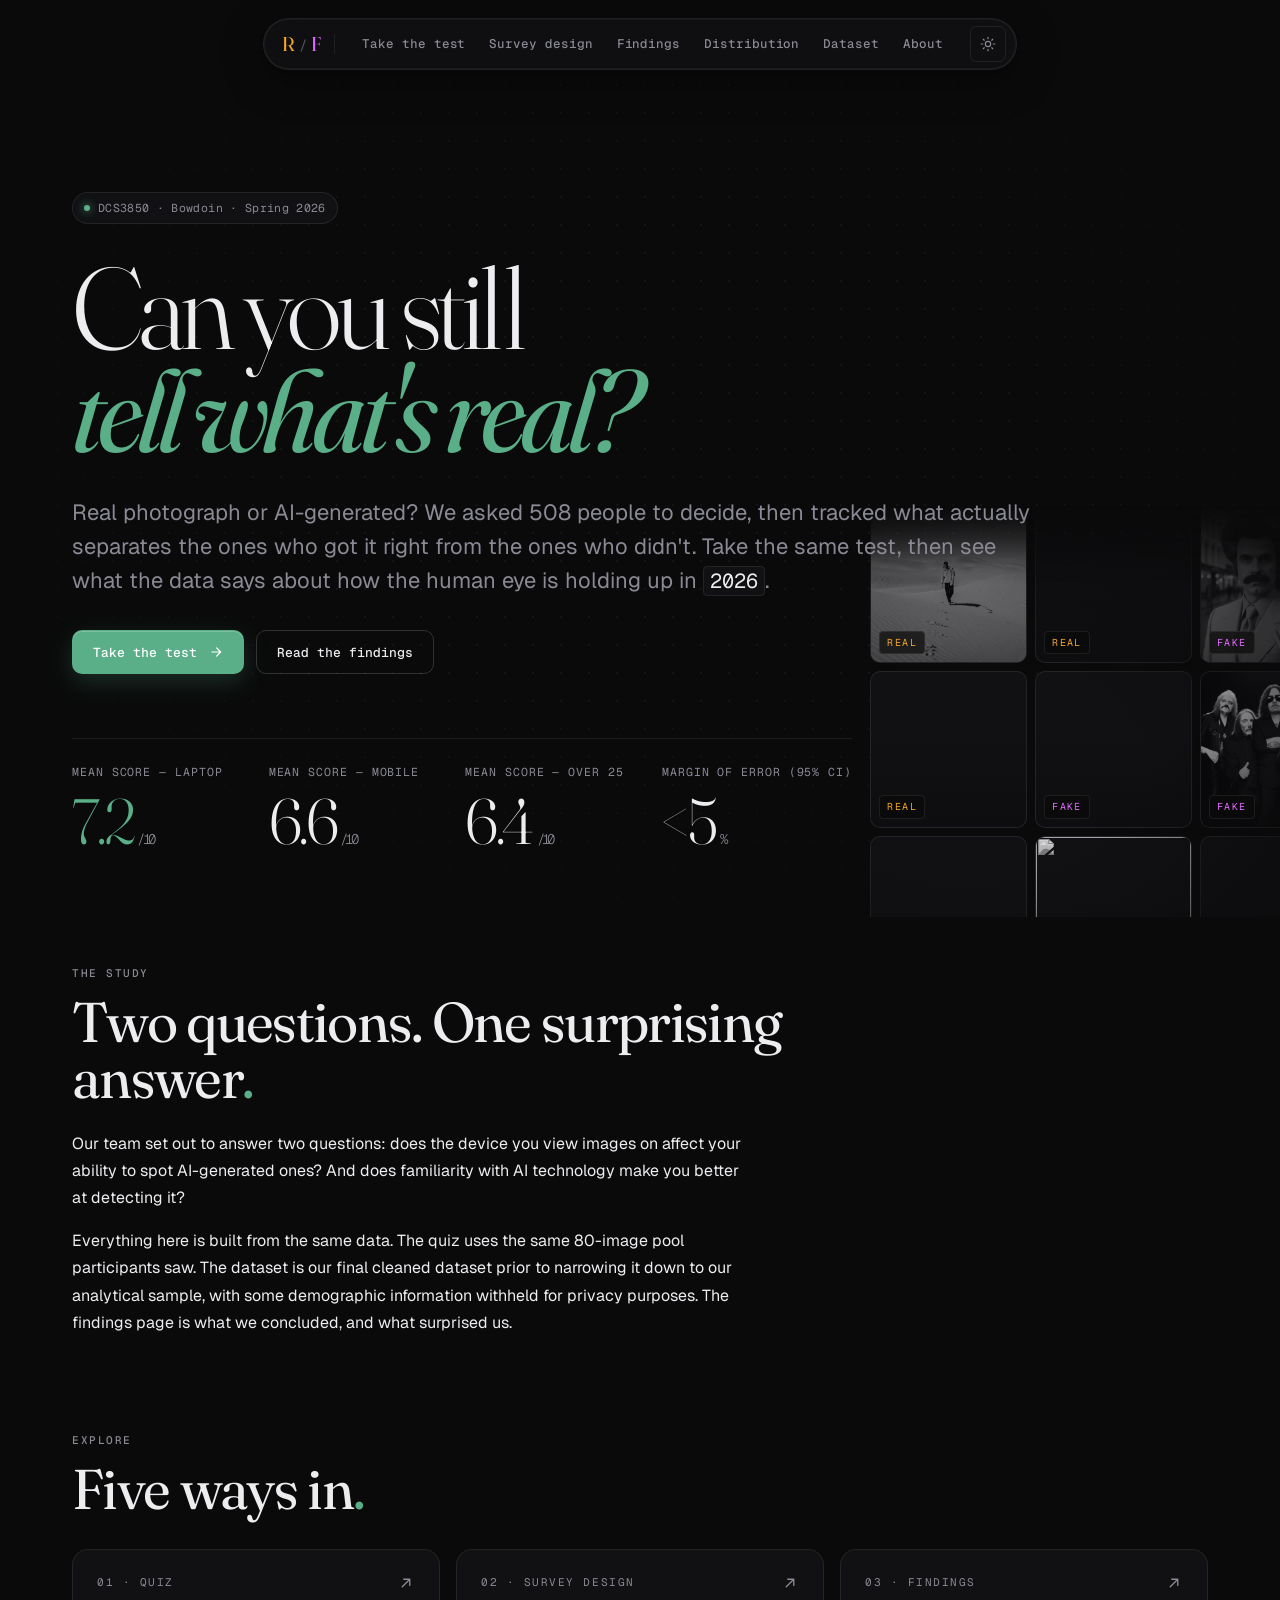
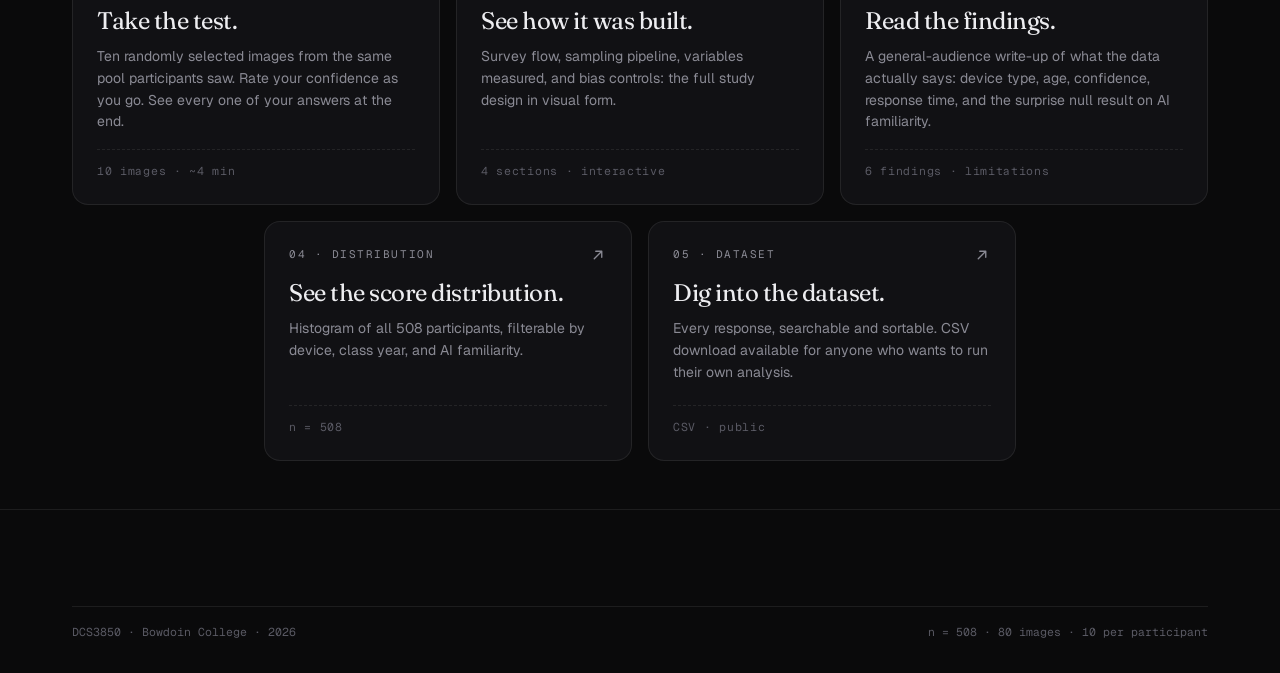
==== ai-detection/index.html @ eeabf92a "added a new Data science project site to my website uploading a new connected section of the site th" ====
<!doctype html>
<html lang="en" data-theme="dark">
  <head>
    <meta charset="utf-8" />
    <meta name="viewport" content="width=device-width, initial-scale=1" />
    <link rel="icon" href="favicon.svg" type="image/svg+xml" />
    <title>The AI Detection Study — Can you still tell what's real?</title>
    <meta name="description" content="A DCS3850 study on how well people distinguish real photographs from AI-generated images. Take the test, explore the findings, view the dataset." />
    <script src="assets/js/theme-init.js"></script>
    <link rel="stylesheet" href="assets/css/theme.css" />
    <link rel="stylesheet" href="assets/css/home.css" />
  </head>
  <body data-page="home">
    <header id="site-nav"></header>

    <main>
      <!-- HERO -->
      <section class="hero">
        <div class="shell hero__inner">
          <div class="hero__meta" data-reveal data-reveal-delay="0">
            <span class="pill"><span class="pill__dot"></span> DCS3850 · Bowdoin · Spring 2026</span>
          </div>

          <h1 class="hero__title" data-reveal data-reveal-delay="80">
            Can you still<br />
            <span class="hero__title-accent display-wonk"><em>tell what's real?</em></span>
          </h1>

          <p class="hero__lede lede" data-reveal data-reveal-delay="180">
            Real photograph or AI-generated? We asked 508 people to decide, then tracked what actually separates the ones who got it right from the ones who didn't. Take the same test, then see what the data says about how the human eye is holding up in <span class="mono">2026</span>.
          </p>

          <div class="hero__cta" data-reveal data-reveal-delay="260">
            <a class="btn btn--primary" href="quiz/">
              <span>Take the test</span>
              <svg class="arrow" viewBox="0 0 24 24" fill="none" stroke="currentColor" stroke-width="2" stroke-linecap="round" stroke-linejoin="round"><path d="M5 12h14M13 5l7 7-7 7"/></svg>
            </a>
            <a class="btn btn--ghost" href="findings/">
              <span>Read the findings</span>
            </a>
          </div>

          <!-- Stat strip -->
          <div class="hero__stats" data-reveal data-reveal-delay="360">
            <div class="stat">
              <div class="stat__label">Mean score — laptop</div>
              <div class="stat__num stat__num--accent">7.2<span class="stat__unit">/10</span></div>
            </div>
            <div class="stat">
              <div class="stat__label">Mean score — mobile</div>
              <div class="stat__num">6.6<span class="stat__unit">/10</span></div>
            </div>
            <div class="stat">
              <div class="stat__label">Mean score — over 25</div>
              <div class="stat__num">6.4<span class="stat__unit">/10</span></div>
            </div>
            <div class="stat">
              <div class="stat__label">Margin of error (95% CI)</div>
              <div class="stat__num">&lt;5<span class="stat__unit">%</span></div>
            </div>
          </div>
        </div>

        <!-- Decorative image grid -->
        <div class="hero__grid" aria-hidden="true" data-reveal data-reveal-delay="120">
          <div class="hero__grid-track">
            <!-- filled by home.js -->
          </div>
          <div class="hero__grid-fade"></div>
        </div>
      </section>

      <!-- PROMPT -->
      <section class="tight">
        <div class="shell">
          <div class="prompt">
            <span class="eyebrow">The study</span>
            <h2 class="section">
              Two questions. One surprising answer<span class="text-accent">.</span>
            </h2>
            <p class="body-copy">
              Our team set out to answer two questions: does the device you view images on affect your ability to spot AI-generated ones? And does familiarity with AI technology make you better at detecting it?            </p>
            <p class="body-copy">
              Everything here is built from the same data. The quiz uses the same 80-image pool participants saw. The dataset is our final cleaned dataset prior to narrowing it down to our analytical sample, with some demographic information withheld for privacy purposes. The findings page is what we concluded, and what surprised us.
            </p>
          </div>
        </div>
      </section>

      <!-- EXPLORE GRID -->
      <section class="tight">
        <div class="shell">
          <div class="explore-head">
            <span class="eyebrow">Explore</span>
            <h2 class="section">Five ways in<span class="text-accent">.</span></h2>
          </div>

          <div class="explore-grid">
            <a class="card card--link explore-card" href="quiz/">
              <div class="card__eyebrow">
                <span class="card__label">01 · Quiz</span>
                <svg class="card__arrow" viewBox="0 0 24 24" fill="none" stroke="currentColor" stroke-width="1.8" stroke-linecap="round" stroke-linejoin="round"><path d="M7 17L17 7M9 7h8v8"/></svg>
              </div>
              <h3 class="card__title">Take the test.</h3>
              <p class="card__desc">Ten randomly selected images from the same pool participants saw. Rate your confidence as you go. See every one of your answers at the end.</p>
              <div class="explore-card__meta mono">10 images · ~4 min</div>
            </a>

            <a class="card card--link explore-card" href="survey/">
              <div class="card__eyebrow">
                <span class="card__label">02 · Survey design</span>
                <svg class="card__arrow" viewBox="0 0 24 24" fill="none" stroke="currentColor" stroke-width="1.8" stroke-linecap="round" stroke-linejoin="round"><path d="M7 17L17 7M9 7h8v8"/></svg>
              </div>
              <h3 class="card__title">See how it was built.</h3>
              <p class="card__desc">Survey flow, sampling pipeline, variables measured, and bias controls: the full study design in visual form.</p>
              <div class="explore-card__meta mono">4 sections · interactive</div>
            </a>

            <a class="card card--link explore-card" href="findings/">
              <div class="card__eyebrow">
                <span class="card__label">03 · Findings</span>
                <svg class="card__arrow" viewBox="0 0 24 24" fill="none" stroke="currentColor" stroke-width="1.8" stroke-linecap="round" stroke-linejoin="round"><path d="M7 17L17 7M9 7h8v8"/></svg>
              </div>
              <h3 class="card__title">Read the findings.</h3>
              <p class="card__desc">A general-audience write-up of what the data actually says: device type, age, confidence, response time, and the surprise null result on AI familiarity.</p>
              <div class="explore-card__meta mono">6 findings · limitations</div>
            </a>

            <a class="card card--link explore-card" href="distribution/">
              <div class="card__eyebrow">
                <span class="card__label">04 · Distribution</span>
                <svg class="card__arrow" viewBox="0 0 24 24" fill="none" stroke="currentColor" stroke-width="1.8" stroke-linecap="round" stroke-linejoin="round"><path d="M7 17L17 7M9 7h8v8"/></svg>
              </div>
              <h3 class="card__title">See the score distribution.</h3>
              <p class="card__desc">Histogram of all 508 participants, filterable by device, class year, and AI familiarity.</p>
              <div class="explore-card__meta mono">n = 508</div>
            </a>

            <a class="card card--link explore-card" href="dataset/">
              <div class="card__eyebrow">
                <span class="card__label">05 · Dataset</span>
                <svg class="card__arrow" viewBox="0 0 24 24" fill="none" stroke="currentColor" stroke-width="1.8" stroke-linecap="round" stroke-linejoin="round"><path d="M7 17L17 7M9 7h8v8"/></svg>
              </div>
              <h3 class="card__title">Dig into the dataset.</h3>
              <p class="card__desc">Every response, searchable and sortable. CSV download available for anyone who wants to run their own analysis.</p>
              <div class="explore-card__meta mono">CSV · public</div>
            </a>
          </div>
        </div>
      </section>

    </main>

    <footer id="site-footer"></footer>

    <script type="module" src="assets/js/nav.js"></script>
    <script type="module" src="assets/js/home.js"></script>
  </body>
</html>
---- ai-detection/assets/css/theme.css ----
/* ==========================================================================
   AI Detection Study — Design System
   Research-grade developer tool meets editorial science magazine.
   ========================================================================== */

/* ---------- Fonts ---------- */
@import url("https://fonts.googleapis.com/css2?family=Fraunces:opsz,wght,SOFT,WONK@9..144,300..900,0..100,0..1&family=Geist:wght@300;400;500;600;700&family=Geist+Mono:wght@400;500;600&display=swap");

/* ---------- Tokens ---------- */
:root {
  /* Type */
  --font-display: "Fraunces", "Iowan Old Style", Georgia, serif;
  --font-sans: "Geist", ui-sans-serif, system-ui, sans-serif;
  --font-mono: "Geist Mono", "JetBrains Mono", ui-monospace, monospace;

  /* Space scale */
  --s-1: 4px;
  --s-2: 8px;
  --s-3: 12px;
  --s-4: 16px;
  --s-5: 24px;
  --s-6: 32px;
  --s-7: 48px;
  --s-8: 64px;
  --s-9: 96px;
  --s-10: 128px;

  /* Radii */
  --r-sm: 6px;
  --r-md: 10px;
  --r-lg: 16px;
  --r-xl: 22px;

  /* Motion */
  --ease-spring: cubic-bezier(0.2, 0.8, 0.2, 1);
  --ease-smooth: cubic-bezier(0.4, 0, 0.2, 1);

  /* Accents (mode-independent) */
  --accent: #5aaf88;
  --accent-ink: #ffffff;
  --real: #f5a524;
  --fake: #e26bff;
  --danger: #e8333a;

  /* Layout */
  --max-w: 1200px;
  --nav-h: 64px;
}

/* Dark (default) */
:root,
html[data-theme="dark"] {
  color-scheme: dark;
  --bg: #0a0a0b;
  --bg-rgb: 10, 10, 11;
  --surface: #111114;
  --surface-elevated: #17171c;
  --surface-hover: #1c1c22;
  --hairline: rgba(255, 255, 255, 0.08);
  --hairline-strong: rgba(255, 255, 255, 0.16);
  --text: #ededf0;
  --text-muted: #8a8a94;
  --text-faint: #5a5a64;
  --grid-dot: rgba(255, 255, 255, 0.045);
  --accent: #5aaf88;
  --accent-glow: rgba(90, 175, 136, 0.22);
  --real: #f5a524;
  --fake: #e26bff;
  --shadow-low: 0 1px 2px rgba(0, 0, 0, 0.4);
  --shadow-mid: 0 4px 24px rgba(0, 0, 0, 0.5), 0 1px 2px rgba(0, 0, 0, 0.3);
  --shadow-glow: 0 0 0 1px rgba(62, 232, 180, 0.3), 0 12px 40px rgba(62, 232, 180, 0.12);
}

/* Light */
html[data-theme="light"] {
  color-scheme: light;
  --bg: #faf9f5;
  --bg-rgb: 250, 249, 245;
  --surface: #ffffff;
  --surface-elevated: #ffffff;
  --surface-hover: #f4f3ee;
  --hairline: rgba(10, 10, 20, 0.1);
  --hairline-strong: rgba(10, 10, 20, 0.2);
  --text: #0f0f12;
  --text-muted: #5a5a64;
  --text-faint: #8a8a94;
  --grid-dot: rgba(10, 10, 20, 0.06);
  --accent: #3d8f6e;
  --accent-glow: rgba(90, 175, 136, 0.18);
  --real: #c77400;
  --fake: #a838c8;
  --shadow-low: 0 1px 2px rgba(20, 20, 30, 0.06);
  --shadow-mid: 0 4px 24px rgba(20, 20, 30, 0.08), 0 1px 2px rgba(20, 20, 30, 0.04);
  --shadow-glow: 0 0 0 1px rgba(21, 168, 120, 0.35), 0 12px 40px rgba(21, 168, 120, 0.12);
}

/* ---------- Reset ---------- */
*,
*::before,
*::after {
  box-sizing: border-box;
}
html {
  -webkit-text-size-adjust: 100%;
  -webkit-font-smoothing: antialiased;
  -moz-osx-font-smoothing: grayscale;
  text-rendering: optimizeLegibility;
}
body {
  margin: 0;
  font-family: var(--font-sans);
  font-weight: 400;
  line-height: 1.55;
  color: var(--text);
  background: var(--bg);
  min-height: 100vh;
  overflow-x: hidden;
}
img,
svg,
video {
  max-width: 100%;
  display: block;
}
button {
  font: inherit;
  color: inherit;
  background: none;
  border: none;
  cursor: pointer;
  padding: 0;
}
a {
  color: inherit;
  text-decoration: none;
}
h1,
h2,
h3,
h4,
h5,
h6,
p {
  margin: 0;
}

/* ---------- Background grid ---------- */
body::before {
  content: "";
  position: fixed;
  inset: 0;
  pointer-events: none;
  z-index: 0;
  background-image: radial-gradient(
    circle at 1px 1px,
    var(--grid-dot) 1px,
    transparent 0
  );
  background-size: 28px 28px;
  mask-image: radial-gradient(ellipse at center, black 40%, transparent 85%);
  -webkit-mask-image: radial-gradient(ellipse at center, black 40%, transparent 85%);
}

/* ---------- Typography ---------- */
.display {
  font-family: var(--font-display);
  font-weight: 400;
  letter-spacing: -0.03em;
  line-height: 1.02;
  font-variation-settings: "opsz" 144, "SOFT" 0, "WONK" 0;
}
.display-wonk {
  font-variation-settings: "opsz" 144, "SOFT" 20, "WONK" 1;
}
.mono {
  font-family: var(--font-mono);
  font-feature-settings: "ss01", "ss02", "cv11";
}
.eyebrow {
  font-family: var(--font-mono);
  font-size: 11px;
  letter-spacing: 0.14em;
  text-transform: uppercase;
  color: var(--text-muted);
  font-weight: 500;
}
h1.hero {
  font-family: var(--font-display);
  font-weight: 300;
  font-size: clamp(48px, 8vw, 112px);
  line-height: 0.95;
  letter-spacing: -0.04em;
  font-variation-settings: "opsz" 144, "SOFT" 0, "WONK" 0;
}
h2.section {
  font-family: var(--font-display);
  font-weight: 400;
  font-size: clamp(32px, 4.5vw, 56px);
  line-height: 1;
  letter-spacing: -0.03em;
}
h3.card {
  font-family: var(--font-display);
  font-weight: 400;
  font-size: clamp(22px, 2.4vw, 28px);
  line-height: 1.1;
  letter-spacing: -0.02em;
}
.lede {
  font-size: clamp(17px, 1.6vw, 20px);
  line-height: 1.55;
  color: var(--text-muted);
  max-width: 62ch;
}
.body-copy {
  font-size: 16px;
  line-height: 1.7;
  color: var(--text);
  max-width: 62ch;
}
.body-copy + .body-copy {
  margin-top: var(--s-4);
}
em.accent-text {
  font-style: italic;
  color: var(--accent);
}

/* ---------- Layout ---------- */
.shell {
  width: 100%;
  max-width: var(--max-w);
  margin: 0 auto;
  padding: 0 var(--s-5);
  position: relative;
  z-index: 1;
}
@media (min-width: 768px) {
  .shell {
    padding: 0 var(--s-6);
  }
}
main {
  padding-top: var(--nav-h);
  min-height: calc(100vh - var(--nav-h));
}
section {
  padding: var(--s-9) 0;
}
section.tight {
  padding: var(--s-7) 0;
}

/* ---------- Nav ---------- */
.site-nav {
  position: fixed;
  top: 0;
  left: 0;
  right: 0;
  height: var(--nav-h);
  z-index: 50;
  background: color-mix(in srgb, var(--bg) 78%, transparent);
  backdrop-filter: blur(16px) saturate(140%);
  -webkit-backdrop-filter: blur(16px) saturate(140%);
  border-bottom: 1px solid var(--hairline);
}
.site-nav__inner {
  height: 100%;
  display: flex;
  align-items: center;
  justify-content: space-between;
  gap: var(--s-5);
}
.site-nav__brand {
  display: flex;
  align-items: center;
  gap: var(--s-3);
  font-family: var(--font-mono);
  font-size: 13px;
  font-weight: 500;
  letter-spacing: -0.01em;
  color: var(--text);
}
.site-nav__brand-mark {
  width: 22px;
  height: 22px;
  border-radius: 6px;
  position: relative;
  background: linear-gradient(135deg, var(--accent), color-mix(in srgb, var(--accent) 40%, var(--bg)));
  box-shadow: 0 0 0 1px var(--hairline), inset 0 0 0 1px rgba(255, 255, 255, 0.12);
  flex-shrink: 0;
}
.site-nav__brand-mark::after {
  content: "";
  position: absolute;
  inset: 5px;
  border-radius: 3px;
  background: var(--bg);
  clip-path: polygon(0 0, 60% 0, 100% 40%, 100% 100%, 40% 100%, 0 60%);
}
.site-nav__brand-dot {
  width: 5px;
  height: 5px;
  border-radius: 999px;
  background: var(--accent);
  box-shadow: 0 0 8px var(--accent);
  animation: pulse 2.2s var(--ease-smooth) infinite;
}
@keyframes pulse {
  0%, 100% { opacity: 0.45; transform: scale(0.85); }
  50% { opacity: 1; transform: scale(1); }
}
.site-nav__links {
  display: none;
  gap: var(--s-2);
  align-items: center;
}
@media (min-width: 860px) {
  .site-nav__links {
    display: flex;
  }
}
.site-nav__link {
  font-family: var(--font-mono);
  font-size: 12.5px;
  font-weight: 500;
  letter-spacing: -0.005em;
  color: var(--text-muted);
  padding: 8px 12px;
  border-radius: var(--r-sm);
  transition: color 180ms var(--ease-smooth), background 180ms var(--ease-smooth);
  position: relative;
}
.site-nav__link:hover {
  color: var(--text);
  background: var(--surface-hover);
}
.site-nav__link[aria-current="page"] {
  color: var(--text);
}
.site-nav__link[aria-current="page"]::after {
  content: "";
  position: absolute;
  left: 12px;
  right: 12px;
  bottom: 3px;
  height: 1.5px;
  background: var(--accent);
  border-radius: 2px;
}
.site-nav__actions {
  display: flex;
  gap: var(--s-2);
  align-items: center;
}
.theme-toggle {
  width: 36px;
  height: 36px;
  border-radius: var(--r-sm);
  border: 1px solid var(--hairline);
  display: flex;
  align-items: center;
  justify-content: center;
  color: var(--text-muted);
  transition: color 180ms var(--ease-smooth), background 180ms var(--ease-smooth), border-color 180ms var(--ease-smooth);
}
.theme-toggle:hover {
  color: var(--text);
  background: var(--surface-hover);
  border-color: var(--hairline-strong);
}
.theme-toggle svg {
  width: 16px;
  height: 16px;
}
html[data-theme="dark"] .theme-toggle__sun { display: block; }
html[data-theme="dark"] .theme-toggle__moon { display: none; }
html[data-theme="light"] .theme-toggle__sun { display: none; }
html[data-theme="light"] .theme-toggle__moon { display: block; }

.site-nav__mobile {
  display: block;
  width: 36px;
  height: 36px;
  border-radius: var(--r-sm);
  border: 1px solid var(--hairline);
  color: var(--text-muted);
  display: flex;
  align-items: center;
  justify-content: center;
}
@media (min-width: 860px) {
  .site-nav__mobile {
    display: none;
  }
}
.site-nav__mobile svg {
  width: 16px;
  height: 16px;
}

.site-nav__drawer {
  display: none;
  position: absolute;
  top: var(--nav-h);
  left: 0;
  right: 0;
  background: var(--bg);
  border-bottom: 1px solid var(--hairline);
  padding: var(--s-4) var(--s-5);
  flex-direction: column;
  gap: var(--s-1);
}
.site-nav__drawer.open {
  display: flex;
}
.site-nav__drawer a {
  font-family: var(--font-mono);
  font-size: 14px;
  color: var(--text-muted);
  padding: 10px 12px;
  border-radius: var(--r-sm);
}
.site-nav__drawer a:hover {
  background: var(--surface-hover);
  color: var(--text);
}
.site-nav__drawer a[aria-current="page"] {
  color: var(--accent);
}

/* ---------- Buttons ---------- */
.btn {
  display: inline-flex;
  align-items: center;
  gap: var(--s-3);
  padding: 14px 20px;
  border-radius: var(--r-md);
  font-family: var(--font-mono);
  font-size: 13px;
  font-weight: 500;
  letter-spacing: 0;
  line-height: 1;
  transition: transform 220ms var(--ease-spring),
    box-shadow 220ms var(--ease-smooth),
    background 220ms var(--ease-smooth),
    color 220ms var(--ease-smooth);
  will-change: transform;
  border: 1px solid transparent;
}
.btn:hover {
  transform: translateY(-1px);
}
.btn:active {
  transform: translateY(0);
}
.btn:focus-visible {
  outline: none;
  box-shadow: 0 0 0 3px var(--accent-glow), 0 0 0 1px var(--accent);
}
.btn--primary {
  background: var(--accent);
  color: var(--accent-ink);
  box-shadow: 0 1px 0 rgba(255, 255, 255, 0.2) inset,
    0 8px 24px var(--accent-glow);
}
.btn--primary:hover {
  box-shadow: 0 1px 0 rgba(255, 255, 255, 0.3) inset,
    0 12px 32px var(--accent-glow);
}
.btn--ghost {
  background: transparent;
  color: var(--text);
  border-color: var(--hairline-strong);
}
.btn--ghost:hover {
  background: var(--surface-hover);
  border-color: var(--text-muted);
}
.btn--inline {
  padding: 10px 14px;
  font-size: 12px;
}
.btn .arrow {
  width: 14px;
  height: 14px;
  transition: transform 220ms var(--ease-spring);
}
.btn:hover .arrow {
  transform: translateX(3px);
}

/* ---------- Surfaces / Cards ---------- */
.surface {
  background: var(--surface);
  border: 1px solid var(--hairline);
  border-radius: var(--r-lg);
}
.card {
  background: var(--surface);
  border: 1px solid var(--hairline);
  border-radius: var(--r-lg);
  padding: var(--s-5);
  transition: border-color 200ms var(--ease-smooth),
    background 200ms var(--ease-smooth),
    transform 280ms var(--ease-spring),
    box-shadow 280ms var(--ease-smooth);
  position: relative;
  overflow: hidden;
}
.card--link:hover {
  border-color: var(--hairline-strong);
  background: var(--surface-elevated);
  transform: translateY(-2px);
  box-shadow: var(--shadow-mid);
}
.card--link:hover .card__arrow {
  transform: translate(3px, -3px);
  color: var(--accent);
}
.card__eyebrow {
  display: flex;
  align-items: center;
  justify-content: space-between;
  margin-bottom: var(--s-4);
}
.card__label {
  font-family: var(--font-mono);
  font-size: 11px;
  letter-spacing: 0.14em;
  text-transform: uppercase;
  color: var(--text-muted);
}
.card__arrow {
  width: 18px;
  height: 18px;
  color: var(--text-muted);
  transition: transform 280ms var(--ease-spring), color 200ms var(--ease-smooth);
}
.card__title {
  font-family: var(--font-display);
  font-weight: 400;
  font-size: 24px;
  line-height: 1.1;
  letter-spacing: -0.02em;
  margin-bottom: var(--s-3);
}
.card__desc {
  color: var(--text-muted);
  font-size: 14px;
  line-height: 1.55;
}

/* ---------- Pill / Tag ---------- */
.pill {
  display: inline-flex;
  align-items: center;
  gap: 8px;
  padding: 6px 11px;
  border-radius: 999px;
  background: var(--surface);
  border: 1px solid var(--hairline);
  font-family: var(--font-mono);
  font-size: 11.5px;
  letter-spacing: 0.03em;
  color: var(--text-muted);
}
.pill__dot {
  width: 6px;
  height: 6px;
  border-radius: 999px;
  background: var(--accent);
  box-shadow: 0 0 8px var(--accent);
}
.pill--real { color: var(--real); }
.pill--real .pill__dot { background: var(--real); box-shadow: 0 0 8px var(--real); }
.pill--fake { color: var(--fake); }
.pill--fake .pill__dot { background: var(--fake); box-shadow: 0 0 8px var(--fake); }

/* ---------- Stat ---------- */
.stat {
  display: flex;
  flex-direction: column;
  gap: var(--s-2);
}
.stat__num {
  font-family: var(--font-display);
  font-weight: 300;
  font-size: clamp(40px, 5vw, 72px);
  letter-spacing: -0.04em;
  line-height: 1;
  color: var(--text);
  font-variation-settings: "opsz" 144;
}
.stat__num--accent { color: var(--accent); }
.stat__unit {
  font-family: var(--font-mono);
  font-size: 14px;
  color: var(--text-muted);
  margin-left: 4px;
}
.stat__label {
  font-family: var(--font-mono);
  font-size: 11.5px;
  letter-spacing: 0.08em;
  text-transform: uppercase;
  color: var(--text-muted);
}

/* ---------- Footer ---------- */
.site-footer {
  border-top: 1px solid var(--hairline);
  padding: var(--s-7) 0 var(--s-6);
  margin-top: 0;
  position: relative;
  z-index: 1;
}
.site-footer__grid {
  display: grid;
  grid-template-columns: 1fr;
  gap: var(--s-5);
}
@media (min-width: 760px) {
  .site-footer__grid {
    grid-template-columns: 2fr 1fr 1fr;
  }
}
.site-footer__brand {
  font-family: var(--font-display);
  font-weight: 400;
  font-size: 22px;
  letter-spacing: -0.02em;
  line-height: 1.1;
  color: var(--text);
}
.site-footer__sub {
  color: var(--text-muted);
  font-size: 13px;
  margin-top: var(--s-2);
  max-width: 42ch;
  line-height: 1.55;
}
.site-footer__col-label {
  font-family: var(--font-mono);
  font-size: 11px;
  letter-spacing: 0.14em;
  text-transform: uppercase;
  color: var(--text-faint);
  margin-bottom: var(--s-3);
}
.site-footer__link {
  display: block;
  font-family: var(--font-mono);
  font-size: 13px;
  color: var(--text-muted);
  padding: 4px 0;
  transition: color 180ms var(--ease-smooth);
}
.site-footer__link:hover {
  color: var(--accent);
}
.site-footer__meta {
  margin-top: var(--s-7);
  padding-top: var(--s-4);
  border-top: 1px solid var(--hairline);
  display: flex;
  flex-wrap: wrap;
  justify-content: space-between;
  gap: var(--s-3);
  font-family: var(--font-mono);
  font-size: 11.5px;
  color: var(--text-faint);
}

/* ---------- Reveal (load stagger) ---------- */
[data-reveal] {
  opacity: 0;
  transform: translateY(12px);
  transition: opacity 700ms var(--ease-smooth), transform 700ms var(--ease-spring);
  transition-delay: var(--reveal-delay, 0ms);
}
[data-reveal].is-revealed {
  opacity: 1;
  transform: none;
}

/* ---------- Utility ---------- */
.hr {
  border: none;
  border-top: 1px solid var(--hairline);
  margin: var(--s-7) 0;
}
.mono-label {
  font-family: var(--font-mono);
  font-size: 11px;
  letter-spacing: 0.14em;
  text-transform: uppercase;
  color: var(--text-muted);
}
.text-accent { color: var(--accent); }
.text-real { color: var(--real); }
.text-fake { color: var(--fake); }

/* Scrollbar (dark) */
html[data-theme="dark"] ::-webkit-scrollbar {
  width: 10px;
  height: 10px;
}
html[data-theme="dark"] ::-webkit-scrollbar-track {
  background: var(--bg);
}
html[data-theme="dark"] ::-webkit-scrollbar-thumb {
  background: var(--surface-elevated);
  border-radius: 10px;
  border: 2px solid var(--bg);
}
html[data-theme="dark"] ::-webkit-scrollbar-thumb:hover {
  background: var(--surface-hover);
}

/* Selection */
::selection {
  background: var(--accent);
  color: var(--accent-ink);
}

/* Focus */
:focus-visible {
  outline: 2px solid var(--accent);
  outline-offset: 2px;
  border-radius: 4px;
}

/* ==========================================================================
   Header Variant C — Split-type wordmark + live stat ticker
   ========================================================================== */

html[data-header="c"] .site-nav {
  height: auto;
  min-height: 96px;
  padding: 14px 0 0;
  transition: min-height 280ms var(--ease-spring), padding 280ms var(--ease-smooth);
}
html[data-header="c"] .site-nav__inner {
  align-items: flex-start;
  gap: var(--s-5);
}
html[data-header="c"] .hnav-brand {
  display: flex;
  align-items: baseline;
  gap: 14px;
  font-family: var(--font-display);
  font-weight: 400;
  font-size: clamp(30px, 3.2vw, 40px);
  letter-spacing: -0.03em;
  line-height: 0.9;
  font-variation-settings: "opsz" 144;
  transition: font-size 280ms var(--ease-spring);
  white-space: nowrap;
}
html[data-header="c"] .hnav-brand__word--real { color: var(--real); }
html[data-header="c"] .hnav-brand__word--fake { color: var(--fake); }
html[data-header="c"] .hnav-brand__plus {
  color: var(--text-faint);
  font-family: var(--font-mono);
  font-size: 0.6em;
  transform: translateY(-0.12em);
}
html[data-header="c"] .hnav-c__right {
  display: flex;
  align-items: center;
  gap: var(--s-3);
  padding-top: 10px;
  margin-left: auto;
}

/* Ticker row */
html[data-header="c"] .hnav-ticker {
  position: relative;
  height: 22px;
  margin-top: 6px;
  padding-bottom: 10px;
  border-bottom: 1px solid var(--hairline);
  overflow: hidden;
  transition: height 280ms var(--ease-spring), margin 280ms var(--ease-smooth),
              padding 280ms var(--ease-smooth), border-color 280ms var(--ease-smooth);
}
html[data-header="c"] .hnav-ticker__track {
  position: relative;
  height: 100%;
}
html[data-header="c"] .hnav-ticker__item {
  position: absolute;
  inset: 0;
  font-family: var(--font-mono);
  font-size: 11.5px;
  letter-spacing: 0.04em;
  color: var(--text-muted);
  opacity: 0;
  transform: translateY(6px);
  transition: opacity 380ms var(--ease-smooth), transform 380ms var(--ease-spring);
}
html[data-header="c"] .hnav-ticker__item.is-active {
  opacity: 1;
  transform: none;
}

/* Collapsed state */
html[data-header="c"] .site-nav[data-collapsed="true"] {
  min-height: 56px;
  padding-top: 6px;
}
html[data-header="c"] .site-nav[data-collapsed="true"] .hnav-brand {
  font-size: 18px;
}
html[data-header="c"] .site-nav[data-collapsed="true"] .hnav-brand__plus { font-size: 0.7em; }
html[data-header="c"] .site-nav[data-collapsed="true"] .hnav-ticker {
  height: 0;
  margin-top: 0;
  padding-bottom: 0;
  border-bottom-color: transparent;
}
html[data-header="c"] .site-nav[data-collapsed="true"] .hnav-c__right { padding-top: 0; }

@media (max-width: 720px) {
  html[data-header="c"] .hnav-brand { font-size: 26px; }
  html[data-header="c"] .hnav-ticker { display: none; }
}

/* ==========================================================================
   Header Variant D — Floating glass pill
   ========================================================================== */

html[data-header="d"] {
  --pill-offset: 18px;
  --pill-h: 52px;
}

html[data-header="d"] .site-nav--d {
  position: fixed;
  top: 0;
  left: 0;
  right: 0;
  height: auto;
  min-height: calc(var(--pill-h) + var(--pill-offset) * 2);
  background: transparent;
  backdrop-filter: none;
  border: none;
  display: flex;
  justify-content: center;
  pointer-events: none;
  padding: var(--pill-offset) var(--s-5);
  z-index: 50;
}

html[data-header="d"] .hnav-pill {
  pointer-events: auto;
  display: flex;
  align-items: center;
  gap: var(--s-3);
  height: var(--pill-h);
  padding: 0 10px 0 18px;
  border-radius: 999px;
  background: color-mix(in srgb, var(--surface) 78%, transparent);
  border: 1px solid var(--hairline);
  box-shadow:
    inset 0 0 0 1px color-mix(in srgb, #fff 4%, transparent),
    0 10px 40px rgba(0, 0, 0, 0.35),
    0 2px 6px rgba(0, 0, 0, 0.25);
  backdrop-filter: blur(18px) saturate(150%);
  -webkit-backdrop-filter: blur(18px) saturate(150%);
  transform: translateY(0);
  transition: transform 320ms var(--ease-spring), box-shadow 320ms var(--ease-smooth);
  max-width: calc(100% - var(--s-5) * 2);
}

html[data-header="d"][data-theme="light"] .hnav-pill {
  box-shadow:
    inset 0 0 0 1px color-mix(in srgb, #000 4%, transparent),
    0 8px 30px rgba(15, 15, 18, 0.08),
    0 2px 6px rgba(15, 15, 18, 0.05);
}

html[data-header="d"] .hnav-pill[data-floated="true"] {
  transform: translateY(-2px);
  box-shadow:
    inset 0 0 0 1px color-mix(in srgb, #fff 5%, transparent),
    0 18px 60px rgba(0, 0, 0, 0.45),
    0 2px 6px rgba(0, 0, 0, 0.25);
}

html[data-header="d"] .hnav-pill__brand {
  display: inline-flex;
  align-items: baseline;
  gap: 4px;
  font-family: var(--font-display);
  font-weight: 400;
  font-size: 20px;
  letter-spacing: -0.02em;
  line-height: 1;
  padding-right: 14px;
  margin-right: 4px;
  border-right: 1px solid var(--hairline);
  font-variation-settings: "opsz" 144;
}
html[data-header="d"] .hnav-pill__brand-word--real { color: var(--real); }
html[data-header="d"] .hnav-pill__brand-word--fake { color: var(--fake); }
html[data-header="d"] .hnav-pill__brand-slash {
  color: var(--text-faint);
  font-family: var(--font-mono);
  font-size: 0.7em;
  transform: translateY(-1px);
}

html[data-header="d"] .hnav-pill__links {
  display: flex !important;
  gap: 2px;
}
html[data-header="d"] .hnav-pill__links .site-nav__link {
  padding: 7px 11px;
  font-size: 12.5px;
}
html[data-header="d"] .hnav-pill__actions {
  margin-left: 4px;
}

html[data-header="d"] main {
  padding-top: calc(var(--pill-h) + var(--pill-offset) * 2 + 8px);
}

@media (max-width: 860px) {
  html[data-header="d"] .hnav-pill {
    width: 100%;
    border-radius: var(--r-lg);
    padding: 0 12px;
  }
  html[data-header="d"] .hnav-pill__links { display: none !important; }
  html[data-header="d"] .hnav-pill__brand {
    border-right: none;
    padding-right: 0;
    margin-right: auto;
  }
}
---- ai-detection/assets/css/home.css ----
/* Homepage-specific styles */

/* ---- HERO ---- */
.hero {
  padding: var(--s-9) 0 var(--s-8);
  position: relative;
  overflow: hidden;
}
.hero__inner {
  position: relative;
  z-index: 2;
}
.hero__meta {
  display: flex;
  flex-wrap: wrap;
  align-items: center;
  gap: var(--s-3);
  margin-bottom: var(--s-6);
}
.hero__meta .mono-label {
  color: var(--text-faint);
}
.hero__title {
  font-family: var(--font-display);
  font-weight: 300;
  font-size: clamp(56px, 9vw, 136px);
  line-height: 0.9;
  letter-spacing: -0.045em;
  color: var(--text);
  margin-bottom: var(--s-6);
  font-variation-settings: "opsz" 144;
}
.hero__title-accent {
  color: var(--accent);
}
.hero__title-accent em {
  font-style: italic;
  font-weight: 400;
}
.hero__lede {
  font-size: clamp(17px, 1.8vw, 22px);
  line-height: 1.55;
  color: var(--text-muted);
  max-width: 64ch;
  margin-bottom: var(--s-6);
}
.hero__lede .mono {
  color: var(--text);
  font-size: 0.92em;
  padding: 1px 6px;
  border: 1px solid var(--hairline);
  border-radius: 4px;
  background: var(--surface);
}
.hero__cta {
  display: flex;
  flex-wrap: wrap;
  gap: var(--s-3);
  margin-bottom: var(--s-8);
}

/* Hero stats */
.hero__stats .stat__label {
  white-space: nowrap;
}
.hero__stats {
  display: grid;
  grid-template-columns: repeat(2, 1fr);
  gap: var(--s-5) var(--s-6);
  padding: var(--s-5) 0 0;
  border-top: 1px solid var(--hairline);
  max-width: 780px;
}
@media (min-width: 860px) {
  .hero__stats {
    grid-template-columns: repeat(4, 1fr);
  }
}

/* Decorative image strip */
.hero__grid {
  position: absolute;
  right: -6vw;
  top: 50%;
  transform: translateY(-50%);
  width: 38vw;
  height: 520px;
  z-index: 1;
  pointer-events: none;
  display: none;
  overflow: hidden;
  border-radius: var(--r-xl);
  mask-image: linear-gradient(180deg, transparent, black 15%, black 85%, transparent);
  -webkit-mask-image: linear-gradient(180deg, transparent, black 15%, black 85%, transparent);
}
@media (min-width: 1100px) {
  .hero__grid {
    display: block;
  }
}
.hero__grid-track {
  display: grid;
  grid-template-columns: repeat(3, 1fr);
  gap: var(--s-2);
  animation: drift 40s linear infinite;
}
@keyframes drift {
  from { transform: translateY(0); }
  to { transform: translateY(-50%); }
}
.hero__grid-tile {
  position: relative;
  aspect-ratio: 1;
  overflow: hidden;
  border-radius: var(--r-md);
  background: var(--surface);
  border: 1px solid var(--hairline);
}
.hero__grid-tile img {
  width: 100%;
  height: 100%;
  object-fit: cover;
  filter: grayscale(0.15) contrast(0.97);
  mix-blend-mode: luminosity;
  opacity: 0.85;
}
.hero__grid-tile::after {
  content: "";
  position: absolute;
  inset: 0;
  background: linear-gradient(180deg, transparent 40%, rgba(var(--bg-rgb), 0.55));
}
.hero__grid-tile__label {
  position: absolute;
  bottom: 8px;
  left: 8px;
  font-family: var(--font-mono);
  font-size: 10px;
  letter-spacing: 0.14em;
  text-transform: uppercase;
  color: var(--text);
  padding: 3px 7px;
  border-radius: 4px;
  background: rgba(var(--bg-rgb), 0.7);
  border: 1px solid var(--hairline);
  backdrop-filter: blur(6px);
  z-index: 2;
}
.hero__grid-tile--real .hero__grid-tile__label { color: var(--real); }
.hero__grid-tile--fake .hero__grid-tile__label { color: var(--fake); }

.hero__grid-fade {
  position: absolute;
  inset: 0;
  background: radial-gradient(
    ellipse at 20% 50%,
    transparent 30%,
    var(--bg) 90%
  );
  pointer-events: none;
}

/* ---- PROMPT ---- */
.prompt {
  max-width: 68ch;
}
.prompt .eyebrow {
  margin-bottom: var(--s-3);
  display: block;
}
.prompt h2 {
  margin-bottom: var(--s-5);
}

/* ---- EXPLORE ---- */
.explore-head {
  margin-bottom: var(--s-6);
}
.explore-head .eyebrow {
  margin-bottom: var(--s-3);
  display: block;
}
.explore-grid {
  display: grid;
  grid-template-columns: 1fr;
  gap: var(--s-4);
}
@media (min-width: 640px) {
  .explore-grid {
    grid-template-columns: repeat(2, 1fr);
  }
}
@media (min-width: 1000px) {
  /* 6 equal columns — top row: 3 cards × 2 cols each; bottom row: 2 cards centred */
  .explore-grid {
    grid-template-columns: repeat(6, 1fr);
  }
  .explore-card:nth-child(1),
  .explore-card:nth-child(2),
  .explore-card:nth-child(3) {
    grid-column: span 2;
  }
  .explore-card:nth-child(4) {
    grid-column: 2 / span 2;
  }
  .explore-card:nth-child(5) {
    grid-column: 4 / span 2;
  }
}
.explore-card {
  padding: var(--s-5);
  min-height: 240px;
  display: flex;
  flex-direction: column;
}
.explore-card .card__desc {
  flex-grow: 1;
  margin-bottom: var(--s-4);
}
.explore-card__meta {
  font-size: 11.5px;
  color: var(--text-faint);
  letter-spacing: 0.06em;
  padding-top: var(--s-3);
  border-top: 1px dashed var(--hairline);
}

/* ---- CTA STRIP ---- */
.cta-strip {
  padding: var(--s-7);
  display: flex;
  flex-direction: column;
  gap: var(--s-5);
  align-items: flex-start;
  background: linear-gradient(
    135deg,
    var(--surface) 0%,
    color-mix(in srgb, var(--accent) 6%, var(--surface)) 100%
  );
}
@media (min-width: 720px) {
  .cta-strip {
    flex-direction: row;
    justify-content: space-between;
    align-items: center;
  }
}
.cta-strip__left {
  max-width: 48ch;
}
.cta-strip__left .eyebrow {
  display: block;
  margin-bottom: var(--s-2);
}
.cta-strip__title {
  font-size: clamp(28px, 3vw, 40px);
  letter-spacing: -0.03em;
  line-height: 1.05;
  margin-bottom: var(--s-2);
}
.cta-strip__title em {
  font-style: italic;
  color: var(--accent);
}
.cta-strip__sub {
  color: var(--text-muted);
  font-size: 15px;
}
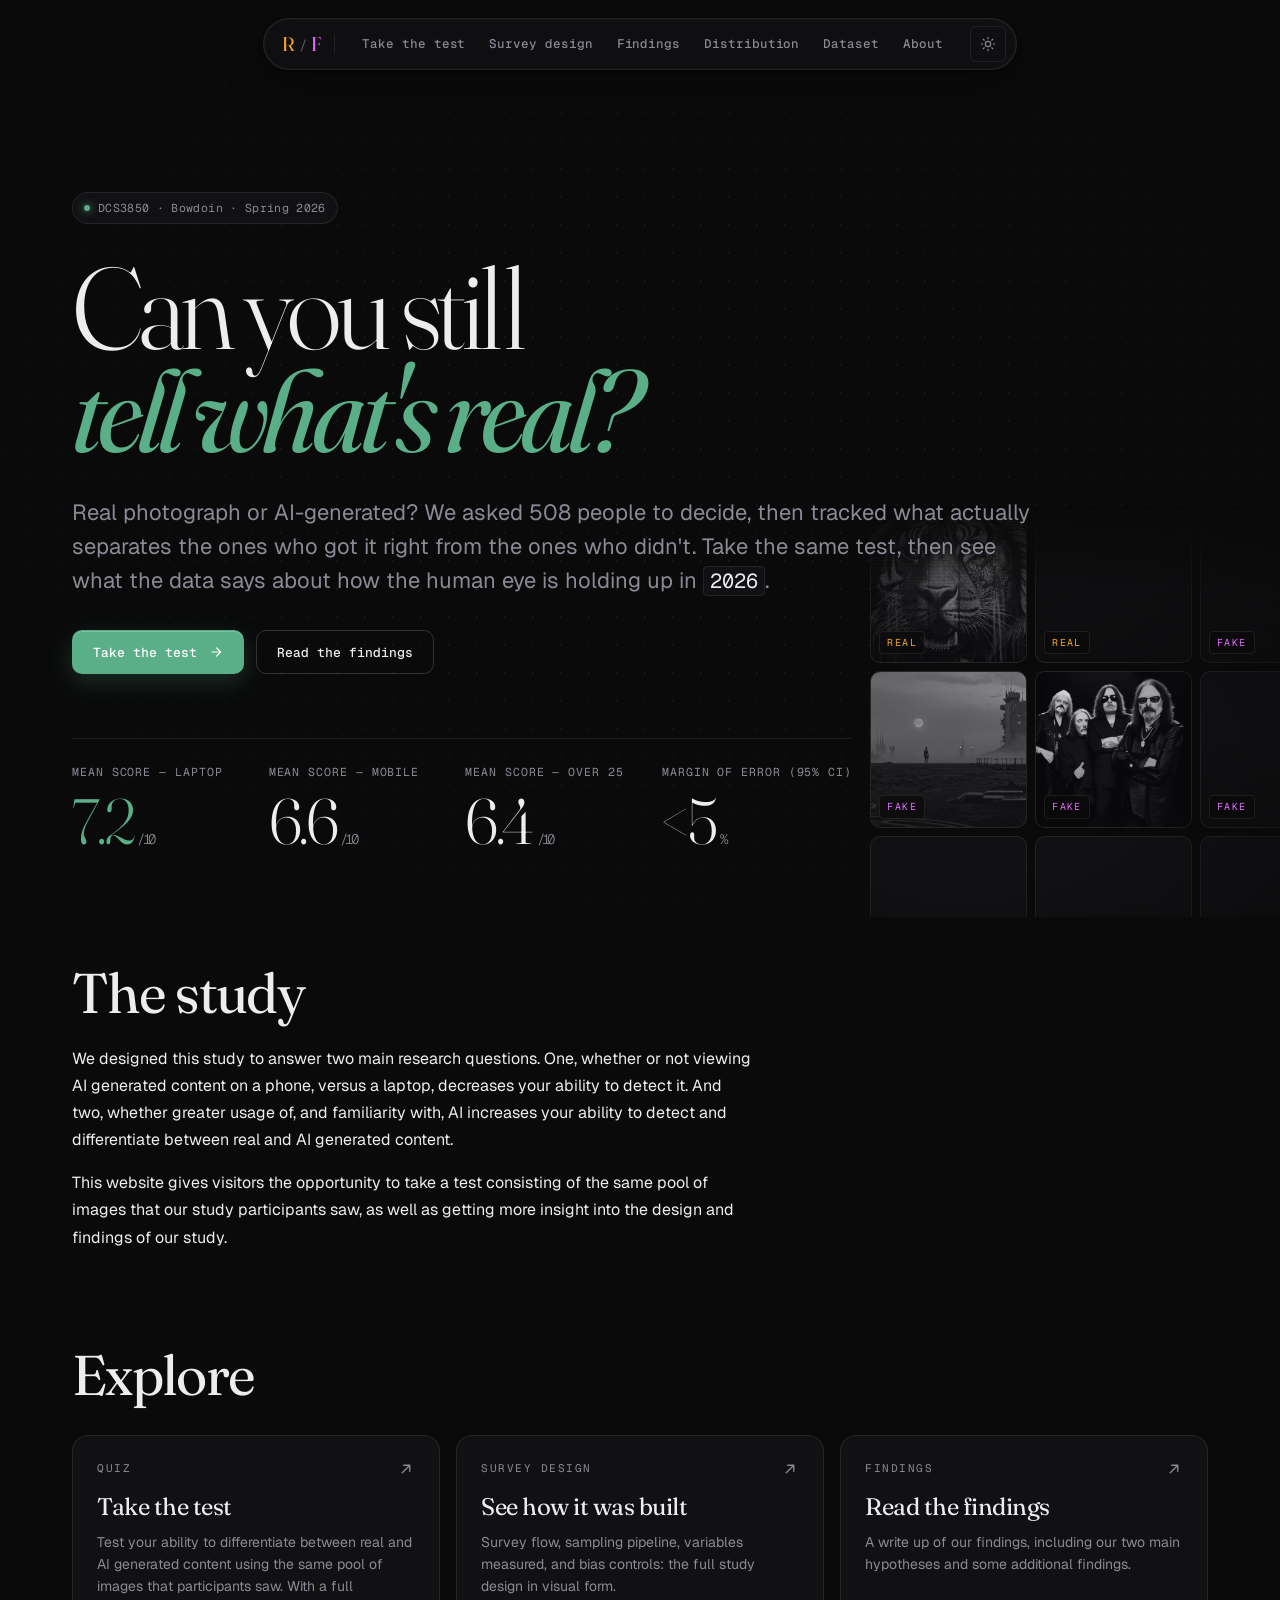
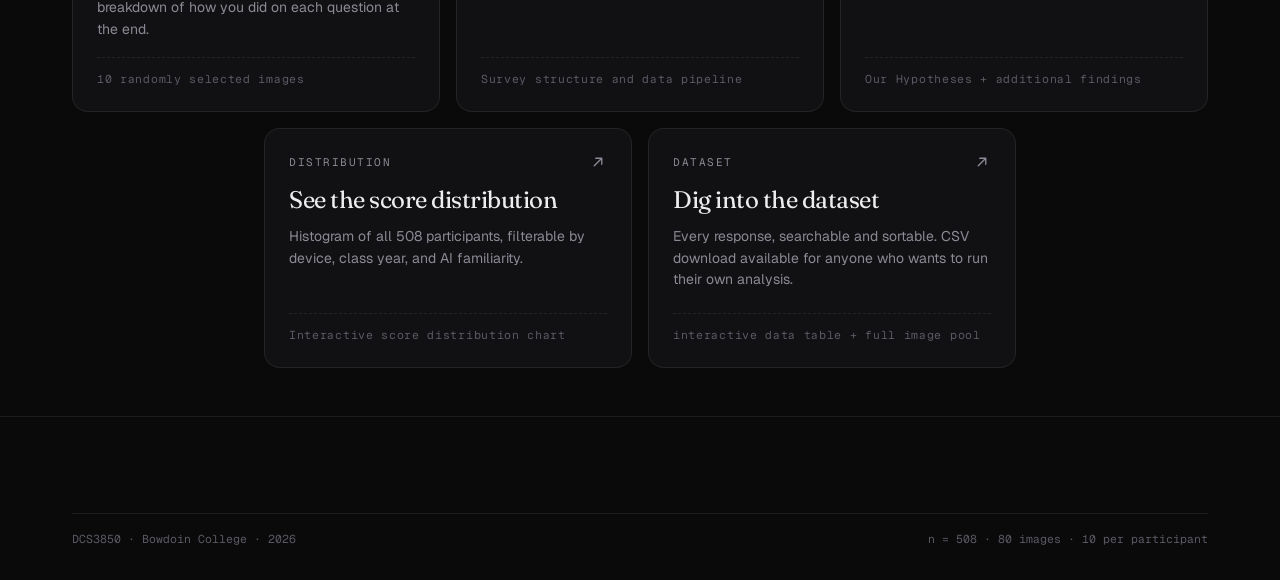
==== commit 63f94004: "Updated text and formatting across the site" ====
--- a/ai-detection/index.html
+++ b/ai-detection/index.html
@@ -74,14 +74,12 @@
       <section class="tight">
         <div class="shell">
           <div class="prompt">
-            <span class="eyebrow">The study</span>
-            <h2 class="section">
-              Two questions. One surprising answer<span class="text-accent">.</span>
-            </h2>
+            <h2 class="section">The study</h2>
             <p class="body-copy">
-              Our team set out to answer two questions: does the device you view images on affect your ability to spot AI-generated ones? And does familiarity with AI technology make you better at detecting it?            </p>
+              We designed this study to answer two main research questions. One, whether or not viewing AI generated content on a phone, versus a laptop, decreases your ability to detect it. And two, whether greater usage of, and familiarity with, AI increases your ability to detect and differentiate between real and AI generated content.
+            </p>
             <p class="body-copy">
-              Everything here is built from the same data. The quiz uses the same 80-image pool participants saw. The dataset is our final cleaned dataset prior to narrowing it down to our analytical sample, with some demographic information withheld for privacy purposes. The findings page is what we concluded, and what surprised us.
+              This website gives visitors the opportunity to take a test consisting of the same pool of images that our study participants saw, as well as getting more insight into the design and findings of our study.
             </p>
           </div>
         </div>
@@ -91,59 +89,58 @@
       <section class="tight">
         <div class="shell">
           <div class="explore-head">
-            <span class="eyebrow">Explore</span>
-            <h2 class="section">Five ways in<span class="text-accent">.</span></h2>
+            <h2 class="section">Explore</h2>
           </div>
 
           <div class="explore-grid">
             <a class="card card--link explore-card" href="quiz/">
               <div class="card__eyebrow">
-                <span class="card__label">01 · Quiz</span>
+                <span class="card__label">Quiz</span>
                 <svg class="card__arrow" viewBox="0 0 24 24" fill="none" stroke="currentColor" stroke-width="1.8" stroke-linecap="round" stroke-linejoin="round"><path d="M7 17L17 7M9 7h8v8"/></svg>
               </div>
-              <h3 class="card__title">Take the test.</h3>
-              <p class="card__desc">Ten randomly selected images from the same pool participants saw. Rate your confidence as you go. See every one of your answers at the end.</p>
-              <div class="explore-card__meta mono">10 images · ~4 min</div>
+              <h3 class="card__title">Take the test</h3>
+              <p class="card__desc">Test your ability to differentiate between real and AI generated content using the same pool of images that participants saw. With a full breakdown of how you did on each question at the end.</p>
+              <div class="explore-card__meta mono">10 randomly selected images</div>
             </a>
 
             <a class="card card--link explore-card" href="survey/">
               <div class="card__eyebrow">
-                <span class="card__label">02 · Survey design</span>
+                <span class="card__label">Survey design</span>
                 <svg class="card__arrow" viewBox="0 0 24 24" fill="none" stroke="currentColor" stroke-width="1.8" stroke-linecap="round" stroke-linejoin="round"><path d="M7 17L17 7M9 7h8v8"/></svg>
               </div>
-              <h3 class="card__title">See how it was built.</h3>
+              <h3 class="card__title">See how it was built</h3>
               <p class="card__desc">Survey flow, sampling pipeline, variables measured, and bias controls: the full study design in visual form.</p>
-              <div class="explore-card__meta mono">4 sections · interactive</div>
+              <div class="explore-card__meta mono">Survey structure and data pipeline</div>
             </a>
 
             <a class="card card--link explore-card" href="findings/">
               <div class="card__eyebrow">
-                <span class="card__label">03 · Findings</span>
+                <span class="card__label">Findings</span>
                 <svg class="card__arrow" viewBox="0 0 24 24" fill="none" stroke="currentColor" stroke-width="1.8" stroke-linecap="round" stroke-linejoin="round"><path d="M7 17L17 7M9 7h8v8"/></svg>
               </div>
-              <h3 class="card__title">Read the findings.</h3>
-              <p class="card__desc">A general-audience write-up of what the data actually says: device type, age, confidence, response time, and the surprise null result on AI familiarity.</p>
-              <div class="explore-card__meta mono">6 findings · limitations</div>
+              <h3 class="card__title">Read the findings</h3>
+              <p class="card__desc">A write up of our findings, including our two main hypotheses and some additional findings.</p>
+              <div class="explore-card__meta mono">Our Hypotheses + additional findings</div>
             </a>
 
             <a class="card card--link explore-card" href="distribution/">
               <div class="card__eyebrow">
-                <span class="card__label">04 · Distribution</span>
+                <span class="card__label">Distribution</span>
                 <svg class="card__arrow" viewBox="0 0 24 24" fill="none" stroke="currentColor" stroke-width="1.8" stroke-linecap="round" stroke-linejoin="round"><path d="M7 17L17 7M9 7h8v8"/></svg>
               </div>
-              <h3 class="card__title">See the score distribution.</h3>
+              <h3 class="card__title">See the score distribution</h3>
               <p class="card__desc">Histogram of all 508 participants, filterable by device, class year, and AI familiarity.</p>
-              <div class="explore-card__meta mono">n = 508</div>
+              <div class="explore-card__meta mono">Interactive score distribution chart</div>
             </a>
 
             <a class="card card--link explore-card" href="dataset/">
               <div class="card__eyebrow">
-                <span class="card__label">05 · Dataset</span>
+                <span class="card__label">Dataset</span>
                 <svg class="card__arrow" viewBox="0 0 24 24" fill="none" stroke="currentColor" stroke-width="1.8" stroke-linecap="round" stroke-linejoin="round"><path d="M7 17L17 7M9 7h8v8"/></svg>
               </div>
-              <h3 class="card__title">Dig into the dataset.</h3>
+              <h3 class="card__title">Dig into the dataset</h3>
               <p class="card__desc">Every response, searchable and sortable. CSV download available for anyone who wants to run their own analysis.</p>
-              <div class="explore-card__meta mono">CSV · public</div>
+              <div class="explore-card__meta mono">interactive data table + full image pool</div>
             </a>
           </div>
         </div>
--- a/ai-detection/assets/css/home.css
+++ b/ai-detection/assets/css/home.css
@@ -217,6 +217,7 @@
   flex-grow: 1;
   margin-bottom: var(--s-4);
 }
+
 .explore-card__meta {
   font-size: 11.5px;
   color: var(--text-faint);
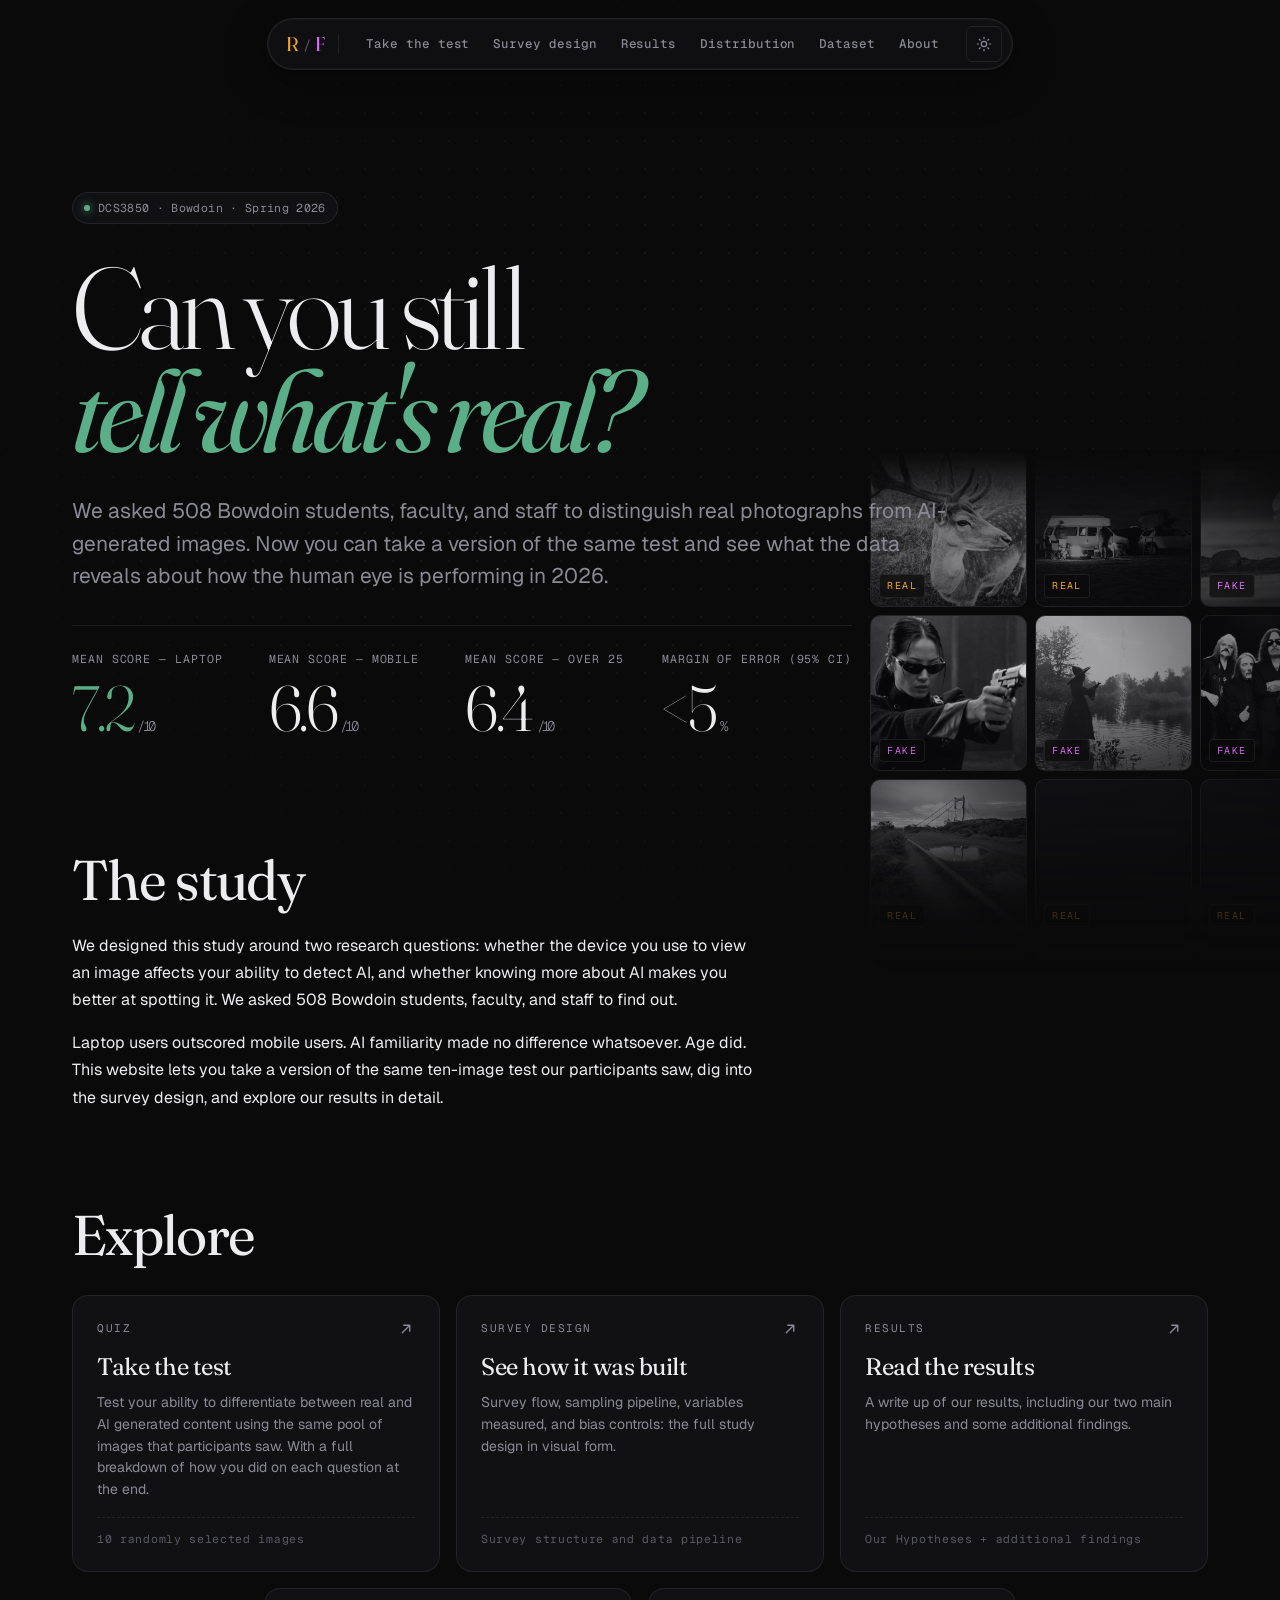
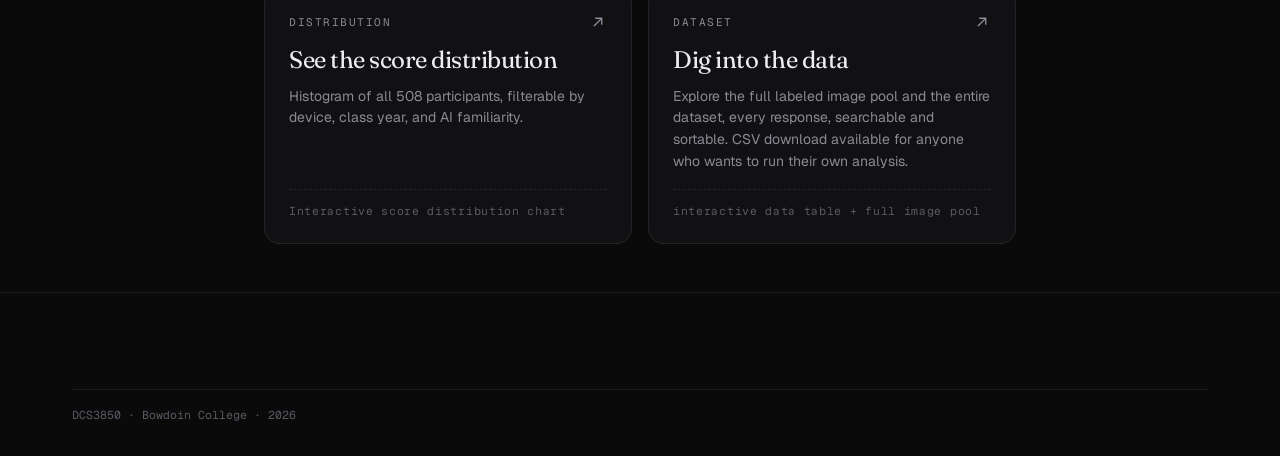
==== commit b11121f0: "Updated layout and text. changed the layout and text of the homepage and about page, with minor chan" ====
--- a/ai-detection/index.html
+++ b/ai-detection/index.html
@@ -5,7 +5,7 @@
     <meta name="viewport" content="width=device-width, initial-scale=1" />
     <link rel="icon" href="favicon.svg" type="image/svg+xml" />
     <title>The AI Detection Study — Can you still tell what's real?</title>
-    <meta name="description" content="A DCS3850 study on how well people distinguish real photographs from AI-generated images. Take the test, explore the findings, view the dataset." />
+    <meta name="description" content="A DCS3850 study on how well people distinguish real photographs from AI-generated images. Take the test, explore the results, view the dataset." />
     <script src="assets/js/theme-init.js"></script>
     <link rel="stylesheet" href="assets/css/theme.css" />
     <link rel="stylesheet" href="assets/css/home.css" />
@@ -27,18 +27,9 @@
           </h1>
 
           <p class="hero__lede lede" data-reveal data-reveal-delay="180">
-            Real photograph or AI-generated? We asked 508 people to decide, then tracked what actually separates the ones who got it right from the ones who didn't. Take the same test, then see what the data says about how the human eye is holding up in <span class="mono">2026</span>.
+            We asked 508 Bowdoin students, faculty, and staff to distinguish real photographs from AI-generated images. Now you can take a version of the same test and see what the data reveals about how the human eye is performing in 2026.
           </p>
 
-          <div class="hero__cta" data-reveal data-reveal-delay="260">
-            <a class="btn btn--primary" href="quiz/">
-              <span>Take the test</span>
-              <svg class="arrow" viewBox="0 0 24 24" fill="none" stroke="currentColor" stroke-width="2" stroke-linecap="round" stroke-linejoin="round"><path d="M5 12h14M13 5l7 7-7 7"/></svg>
-            </a>
-            <a class="btn btn--ghost" href="findings/">
-              <span>Read the findings</span>
-            </a>
-          </div>
 
           <!-- Stat strip -->
           <div class="hero__stats" data-reveal data-reveal-delay="360">
@@ -76,10 +67,10 @@
           <div class="prompt">
             <h2 class="section">The study</h2>
             <p class="body-copy">
-              We designed this study to answer two main research questions. One, whether or not viewing AI generated content on a phone, versus a laptop, decreases your ability to detect it. And two, whether greater usage of, and familiarity with, AI increases your ability to detect and differentiate between real and AI generated content.
+              We designed this study around two research questions: whether the device you use to view an image affects your ability to detect AI, and whether knowing more about AI makes you better at spotting it. We asked 508 Bowdoin students, faculty, and staff to find out.
             </p>
             <p class="body-copy">
-              This website gives visitors the opportunity to take a test consisting of the same pool of images that our study participants saw, as well as getting more insight into the design and findings of our study.
+              Laptop users outscored mobile users. AI familiarity made no difference whatsoever. Age did. This website lets you take a version of the same ten-image test our participants saw, dig into the survey design, and explore our results in detail.
             </p>
           </div>
         </div>
@@ -115,11 +106,11 @@
 
             <a class="card card--link explore-card" href="findings/">
               <div class="card__eyebrow">
-                <span class="card__label">Findings</span>
+                <span class="card__label">Results</span>
                 <svg class="card__arrow" viewBox="0 0 24 24" fill="none" stroke="currentColor" stroke-width="1.8" stroke-linecap="round" stroke-linejoin="round"><path d="M7 17L17 7M9 7h8v8"/></svg>
               </div>
-              <h3 class="card__title">Read the findings</h3>
-              <p class="card__desc">A write up of our findings, including our two main hypotheses and some additional findings.</p>
+              <h3 class="card__title">Read the results</h3>
+              <p class="card__desc">A write up of our results, including our two main hypotheses and some additional findings.</p>
               <div class="explore-card__meta mono">Our Hypotheses + additional findings</div>
             </a>
 
@@ -138,8 +129,8 @@
                 <span class="card__label">Dataset</span>
                 <svg class="card__arrow" viewBox="0 0 24 24" fill="none" stroke="currentColor" stroke-width="1.8" stroke-linecap="round" stroke-linejoin="round"><path d="M7 17L17 7M9 7h8v8"/></svg>
               </div>
-              <h3 class="card__title">Dig into the dataset</h3>
-              <p class="card__desc">Every response, searchable and sortable. CSV download available for anyone who wants to run their own analysis.</p>
+              <h3 class="card__title">Dig into the data</h3>
+              <p class="card__desc">Explore the full labeled image pool and the entire dataset, every response, searchable and sortable. CSV download available for anyone who wants to run their own analysis.</p>
               <div class="explore-card__meta mono">interactive data table + full image pool</div>
             </a>
           </div>
--- a/ai-detection/assets/css/home.css
+++ b/ai-detection/assets/css/home.css
@@ -4,7 +4,7 @@
 .hero {
   padding: var(--s-9) 0 var(--s-8);
   position: relative;
-  overflow: hidden;
+  overflow-x: clip;
 }
 .hero__inner {
   position: relative;
@@ -38,7 +38,7 @@
   font-weight: 400;
 }
 .hero__lede {
-  font-size: clamp(17px, 1.8vw, 22px);
+  font-size: clamp(16px, 1.8vw, 21px);
   line-height: 1.55;
   color: var(--text-muted);
   max-width: 64ch;
@@ -90,8 +90,8 @@
   display: none;
   overflow: hidden;
   border-radius: var(--r-xl);
-  mask-image: linear-gradient(180deg, transparent, black 15%, black 85%, transparent);
-  -webkit-mask-image: linear-gradient(180deg, transparent, black 15%, black 85%, transparent);
+  mask-image: linear-gradient(180deg, transparent, black 15%, black 55%, transparent);
+  -webkit-mask-image: linear-gradient(180deg, transparent, black 15%, black 55%, transparent);
 }
 @media (min-width: 1100px) {
   .hero__grid {
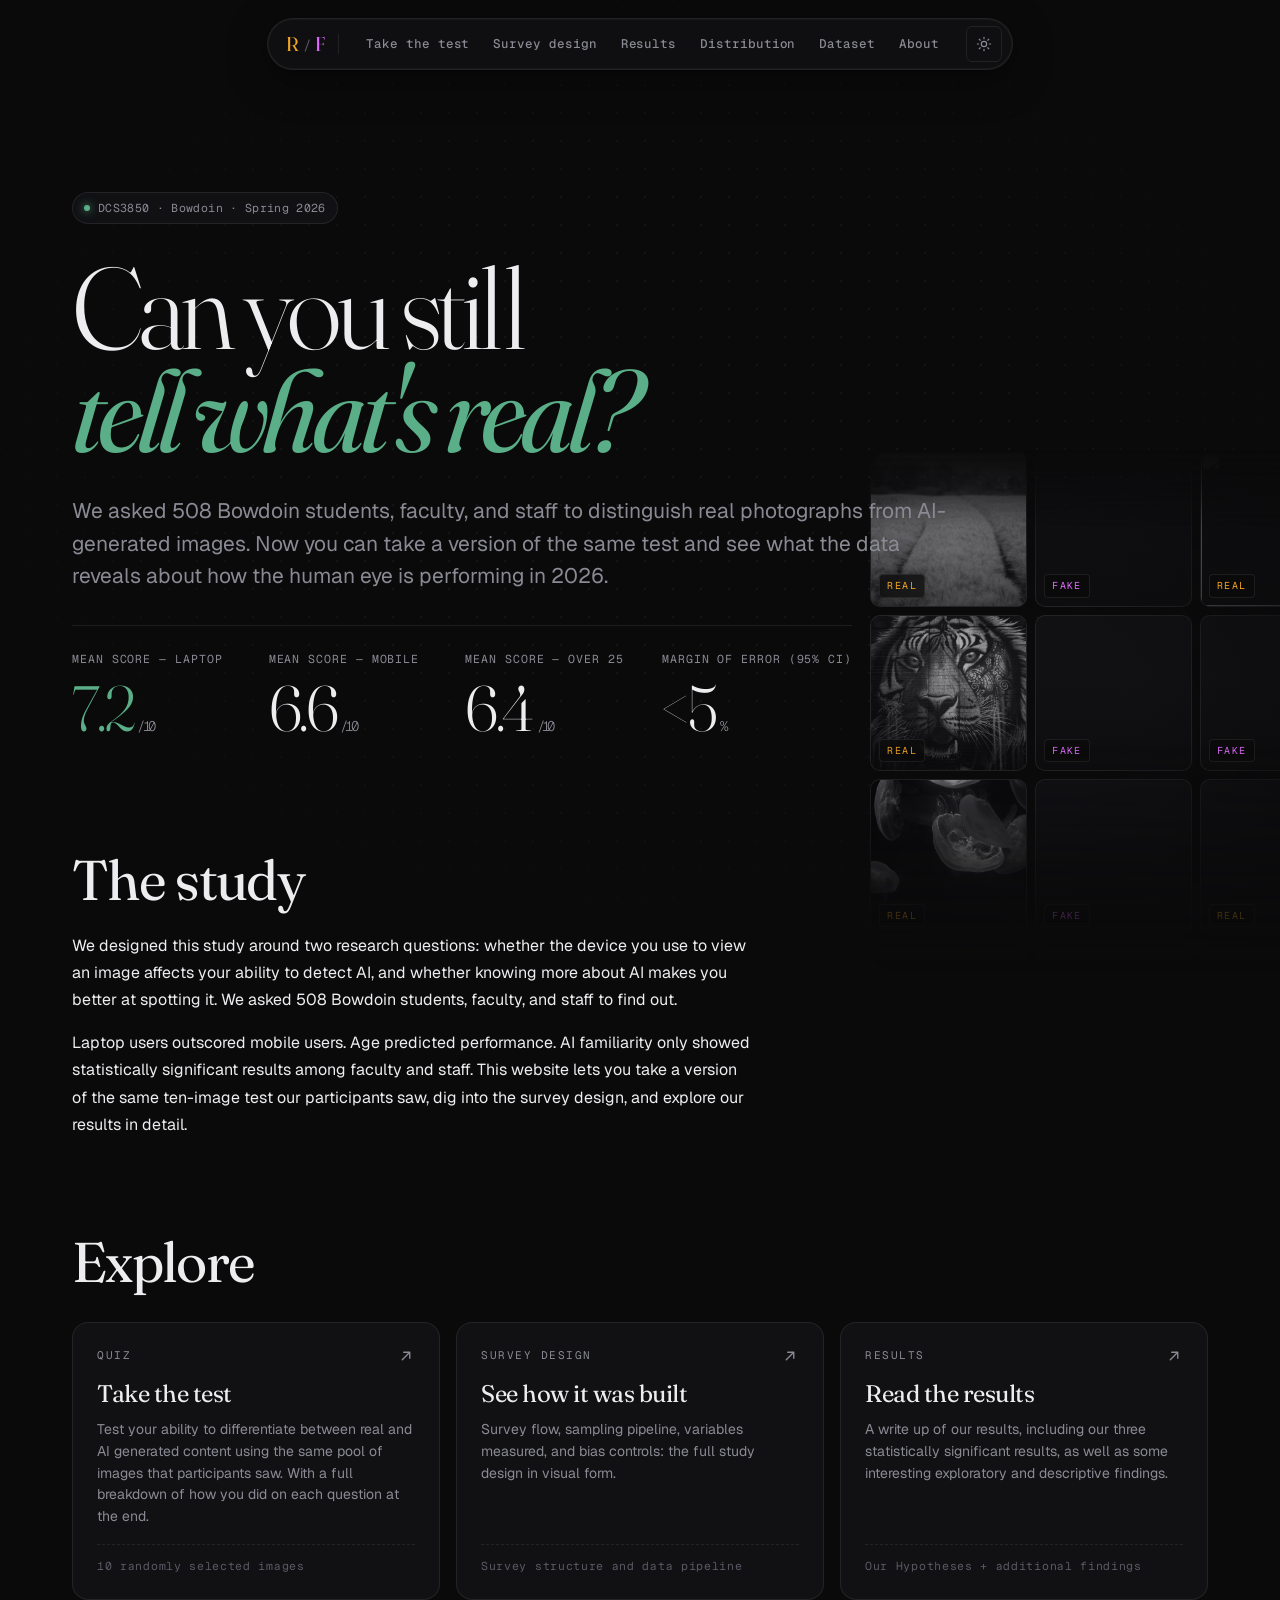
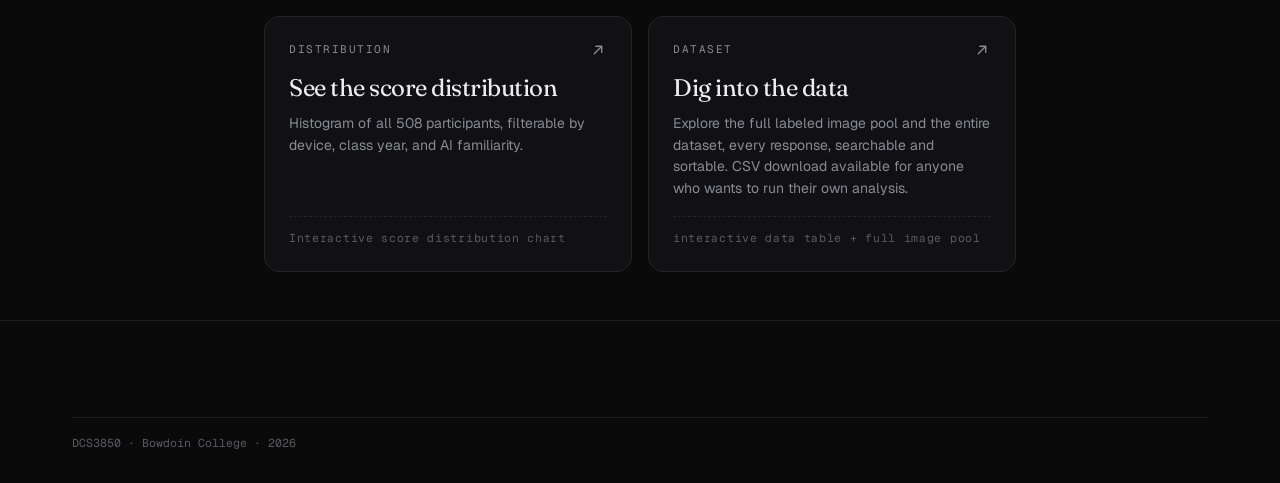
==== commit cbbd1fcf: "finished the results page" ====
--- a/ai-detection/index.html
+++ b/ai-detection/index.html
@@ -70,7 +70,7 @@
               We designed this study around two research questions: whether the device you use to view an image affects your ability to detect AI, and whether knowing more about AI makes you better at spotting it. We asked 508 Bowdoin students, faculty, and staff to find out.
             </p>
             <p class="body-copy">
-              Laptop users outscored mobile users. AI familiarity made no difference whatsoever. Age did. This website lets you take a version of the same ten-image test our participants saw, dig into the survey design, and explore our results in detail.
+              Laptop users outscored mobile users. Age predicted performance. AI familiarity only showed statistically significant results among faculty and staff. This website lets you take a version of the same ten-image test our participants saw, dig into the survey design, and explore our results in detail.
             </p>
           </div>
         </div>
@@ -110,7 +110,7 @@
                 <svg class="card__arrow" viewBox="0 0 24 24" fill="none" stroke="currentColor" stroke-width="1.8" stroke-linecap="round" stroke-linejoin="round"><path d="M7 17L17 7M9 7h8v8"/></svg>
               </div>
               <h3 class="card__title">Read the results</h3>
-              <p class="card__desc">A write up of our results, including our two main hypotheses and some additional findings.</p>
+              <p class="card__desc">A write up of our results, including our three statistically significant results, as well as some interesting exploratory and descriptive findings.</p>
               <div class="explore-card__meta mono">Our Hypotheses + additional findings</div>
             </a>
 
